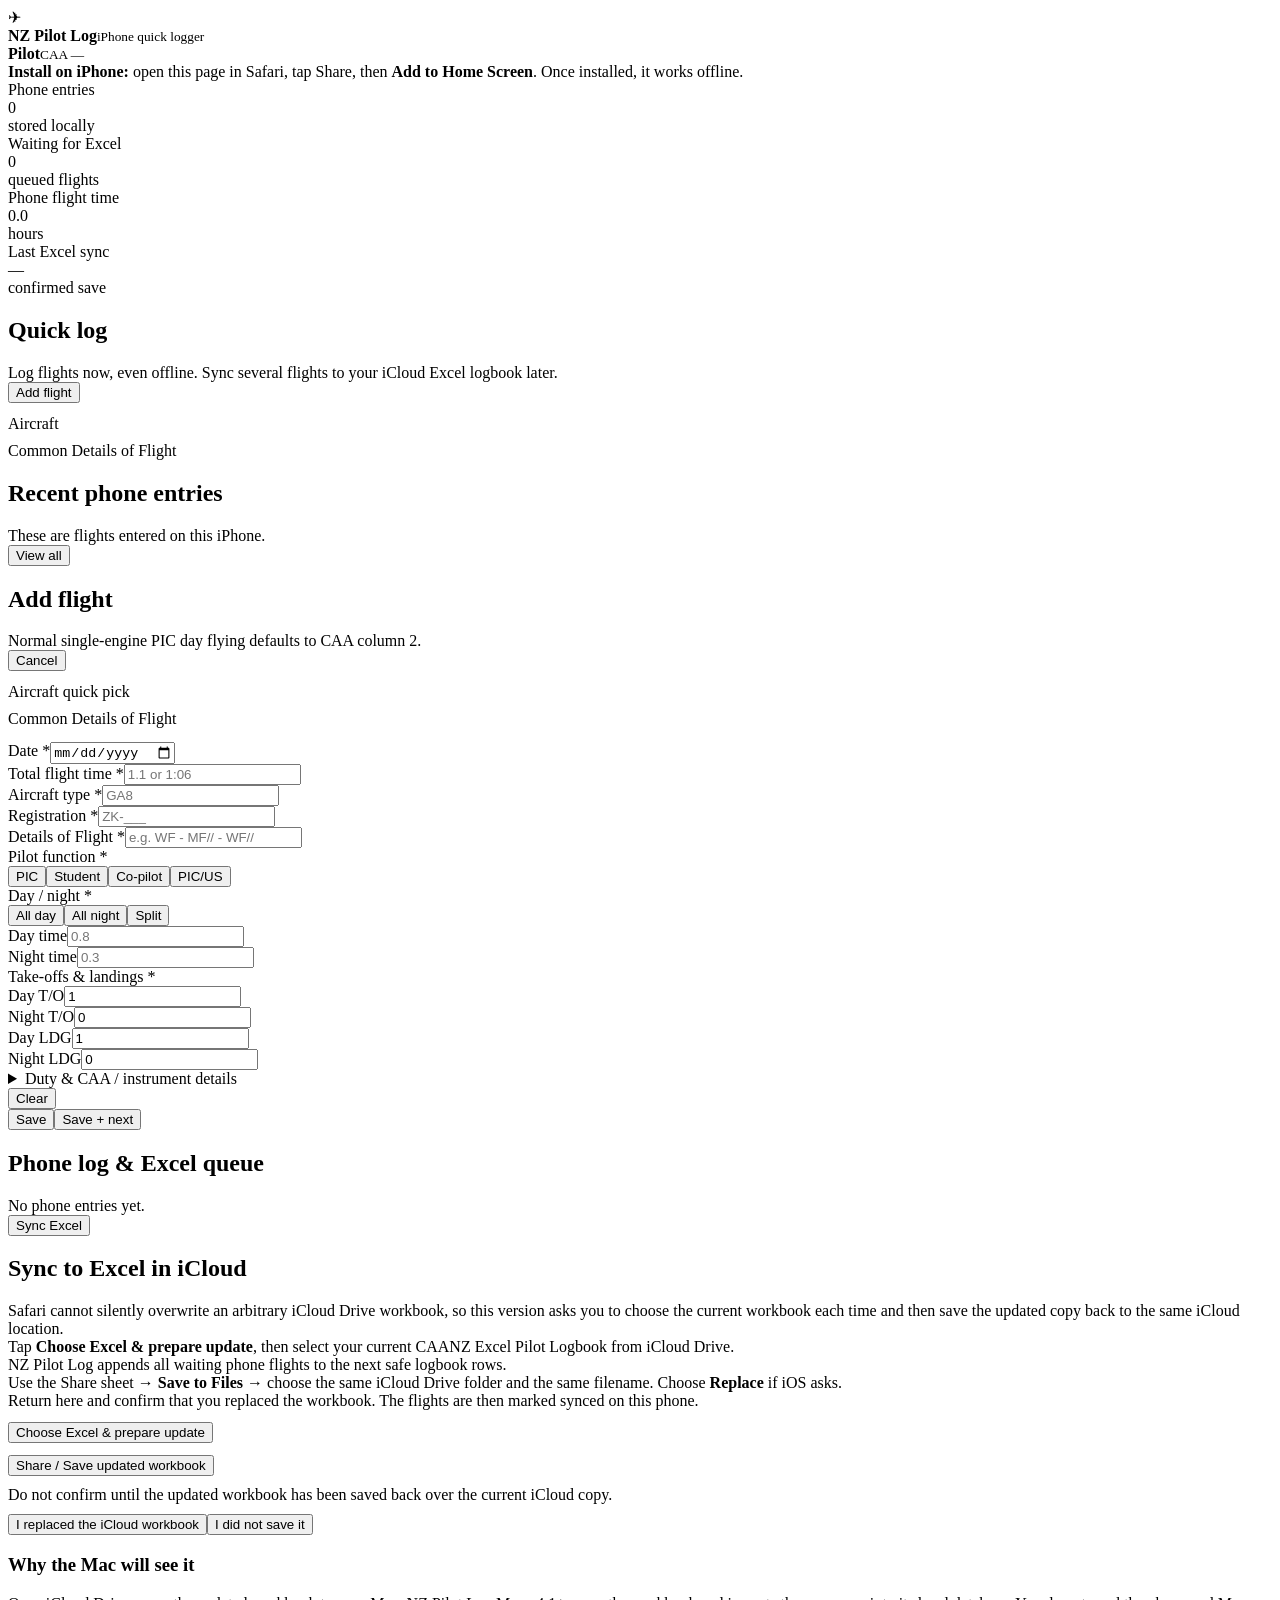
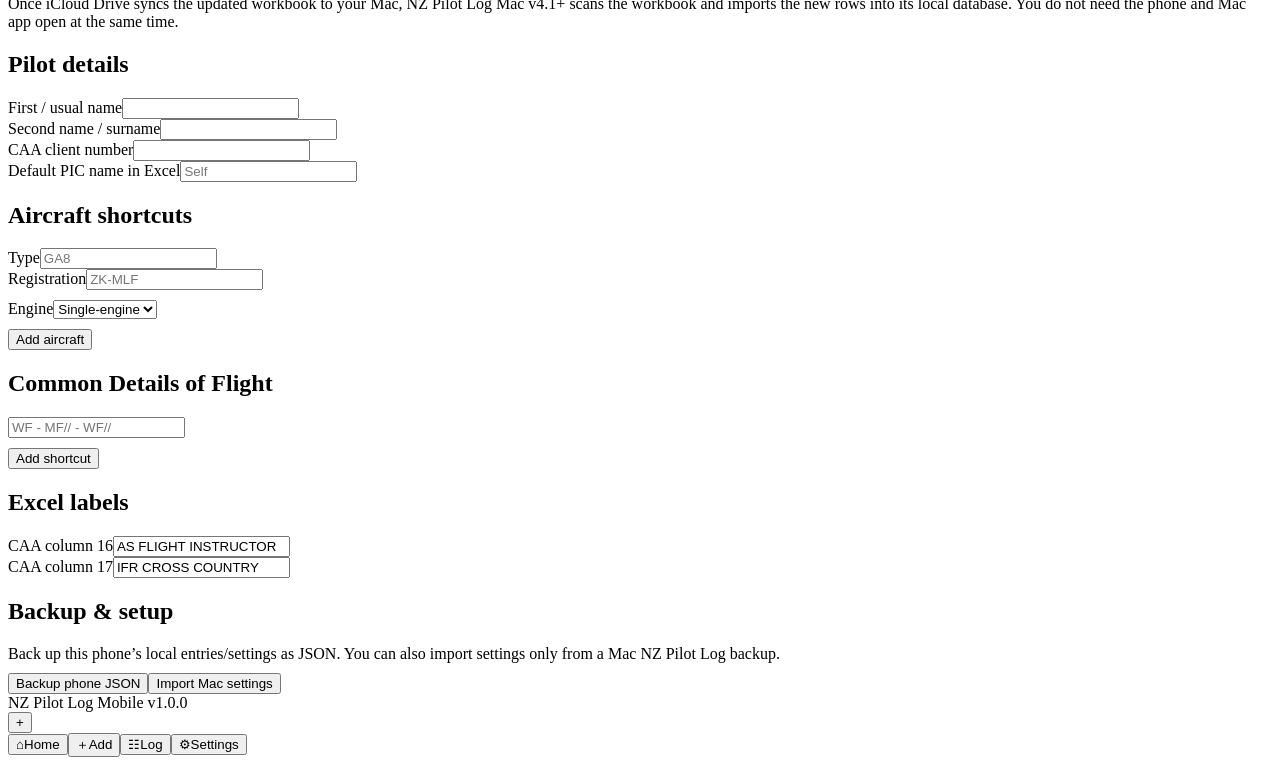
==== index.html @ c59bb239 "Add mobile app shell" ====
<!doctype html>
<html lang="en-NZ">
<head>
<meta charset="utf-8">
<meta name="viewport" content="width=device-width,initial-scale=1,viewport-fit=cover,user-scalable=no">
<meta name="theme-color" content="#0b1f33">
<meta name="apple-mobile-web-app-capable" content="yes">
<meta name="apple-mobile-web-app-status-bar-style" content="black-translucent">
<meta name="apple-mobile-web-app-title" content="NZ Pilot Log">
<title>NZ Pilot Log Mobile</title>
<link rel="manifest" href="manifest.webmanifest">
<link rel="apple-touch-icon" href="icon-192.png">
<link rel="stylesheet" href="app.css">
</head>
<body>
<div class="app">
<header class="topbar"><div class="toprow"><div class="logo">✈︎</div><div class="brand"><strong>NZ Pilot Log</strong><small>iPhone quick logger</small></div><div class="pilot"><strong id="headerPilot">Pilot</strong><small id="headerClient">CAA —</small></div></div></header>
<main class="wrap">
<section id="home" class="panel active">
  <div class="installtip notice info card"><strong>Install on iPhone:</strong> open this page in Safari, tap Share, then <strong>Add to Home Screen</strong>. Once installed, it works offline.</div>
  <div class="statgrid"><div class="stat"><div class="label">Phone entries</div><div class="value" id="statEntries">0</div><div class="sub">stored locally</div></div><div class="stat"><div class="label">Waiting for Excel</div><div class="value" id="statPending">0</div><div class="sub">queued flights</div></div><div class="stat"><div class="label">Phone flight time</div><div class="value" id="statHours">0.0</div><div class="sub">hours</div></div><div class="stat"><div class="label">Last Excel sync</div><div class="value" id="statLastSync">—</div><div class="sub">confirmed save</div></div></div>
  <div class="card"><div class="row"><div><h2>Quick log</h2><div class="muted">Log flights now, even offline. Sync several flights to your iCloud Excel logbook later.</div></div><div class="spacer"></div><button class="primary" data-go="add">Add flight</button></div><div class="quick" style="margin-top:12px"><div class="quick-title">Aircraft</div><div id="homeAircraft" class="chips"></div><div class="quick-title" style="margin-top:9px">Common Details of Flight</div><div id="homeDetails" class="chips"></div></div></div>
  <div class="card"><div class="row"><div><h2>Recent phone entries</h2><div class="muted">These are flights entered on this iPhone.</div></div><div class="spacer"></div><button class="secondary small" data-go="queue">View all</button></div><div id="recentFlights"></div></div>
</section>

<section id="add" class="panel">
  <div class="card"><div class="row"><div><h2 id="entryTitle">Add flight</h2><div class="muted">Normal single-engine PIC day flying defaults to CAA column 2.</div></div><div class="spacer"></div><button class="secondary small" id="cancelEdit">Cancel</button></div>
  <div class="quick" style="margin-top:12px"><div class="quick-title">Aircraft quick pick</div><div id="aircraftChips" class="chips"></div><div class="quick-title" style="margin-top:9px">Common Details of Flight</div><div id="detailChips" class="chips"></div></div>
  <form id="flightForm" class="form" style="margin-top:14px">
    <input type="hidden" id="editId">
    <div class="grid2"><div class="field"><label>Date *</label><input id="date" type="date" required></div><div class="field"><label>Total flight time *</label><input id="totalTime" inputmode="decimal" placeholder="1.1 or 1:06" required></div></div>
    <div class="grid2"><div class="field"><label>Aircraft type *</label><input id="aircraftType" autocapitalize="characters" placeholder="GA8" required></div><div class="field"><label>Registration *</label><input id="registration" autocapitalize="characters" placeholder="ZK-___" required></div></div>
    <div class="field"><label>Details of Flight *</label><input id="details" placeholder="e.g. WF - MF// - WF//" required></div>
    <div class="field"><label>Pilot function *</label><div class="seg" id="functionSeg"><button type="button" data-v="PIC" class="on">PIC</button><button type="button" data-v="Student">Student</button><button type="button" data-v="Co-pilot">Co-pilot</button><button type="button" data-v="PIC/US">PIC/US</button></div></div>
    <div class="field"><label>Day / night *</label><div class="seg" id="dayNightSeg"><button type="button" data-v="day" class="on">All day</button><button type="button" data-v="night">All night</button><button type="button" data-v="split">Split</button></div></div>
    <div id="splitFields" class="grid2 hidden"><div class="field"><label>Day time</label><input id="dayTime" inputmode="decimal" placeholder="0.8"></div><div class="field"><label>Night time</label><input id="nightTime" inputmode="decimal" placeholder="0.3"></div></div>
    <div class="field"><label>Take-offs & landings *</label><div class="grid4"><div class="field"><label>Day T/O</label><input id="takeoffsDay" type="number" min="0" step="1" value="1"></div><div class="field"><label>Night T/O</label><input id="takeoffsNight" type="number" min="0" step="1" value="0"></div><div class="field"><label>Day LDG</label><input id="landingsDay" type="number" min="0" step="1" value="1"></div><div class="field"><label>Night LDG</label><input id="landingsNight" type="number" min="0" step="1" value="0"></div></div></div>
    <details><summary>Duty & CAA / instrument details</summary><div class="form two">
      <div class="field"><label>Duty start</label><input id="dutyStart" type="time"></div><div class="field"><label>Duty finish</label><input id="dutyEnd" type="time"></div>
      <div class="field"><label>Engine class</label><select id="engineClass"><option value="single">Single-engine</option><option value="multi">Multi-engine</option></select></div><div class="field"><label>CAA time column</label><select id="caaTimeType"><option value="">Select…</option><option>Dual</option><option selected>PIC</option><option>Co-pilot</option><option>Command practice</option></select></div>
      <div class="field"><label>Pilot in Command</label><input id="pilotInCommand" placeholder="Self"></div><div class="field"><label>Co-pilot or Student</label><input id="coPilotStudent" placeholder="Self / name"></div>
      <div class="field"><label>Actual instrument</label><input id="actualInst" inputmode="decimal" placeholder="0.0"></div><div class="field"><label>Simulated instrument</label><input id="simInst" inputmode="decimal" placeholder="0.0"></div>
      <div class="field"><label>Instrument ground</label><input id="groundInst" inputmode="decimal" placeholder="0.0"></div><div class="field"><label id="other16Label">CAA column 16</label><input id="other16" inputmode="decimal" placeholder="0.0"></div>
      <div class="field"><label id="other17Label">CAA column 17</label><input id="other17" inputmode="decimal" placeholder="0.0"></div><div class="field"><label>IFR approaches</label><input id="approachCount" type="number" min="0" step="1" value="0"></div>
      <div class="field full"><label>Approach type(s)</label><input id="approachTypes" placeholder="ILS, RNAV…"></div>
    </div></details>
    <div id="formError" class="notice bad hidden"></div>
    <div class="row"><button type="button" class="secondary" id="clearEntry">Clear</button><div class="spacer"></div><button type="submit" class="secondary" id="saveFinish">Save</button><button type="button" class="primary" id="saveNext">Save + next</button></div>
  </form></div>
</section>

<section id="queue" class="panel">
  <div class="card"><div class="row"><div><h2>Phone log & Excel queue</h2><div class="muted" id="queueSummary">No phone entries yet.</div></div><div class="spacer"></div><button class="primary" data-go="sync">Sync Excel</button></div><div id="queueFlights"></div></div>
</section>

<section id="sync" class="panel">
  <div class="card"><h2>Sync to Excel in iCloud</h2><div class="muted">Safari cannot silently overwrite an arbitrary iCloud Drive workbook, so this version asks you to choose the current workbook each time and then save the updated copy back to the same iCloud location.</div>
    <div class="syncstep">Tap <strong>Choose Excel & prepare update</strong>, then select your current CAANZ Excel Pilot Logbook from iCloud Drive.</div>
    <div class="syncstep">NZ Pilot Log appends all waiting phone flights to the next safe logbook rows.</div>
    <div class="syncstep">Use the Share sheet → <strong>Save to Files</strong> → choose the same iCloud Drive folder and the same filename. Choose <strong>Replace</strong> if iOS asks.</div>
    <div class="syncstep">Return here and confirm that you replaced the workbook. The flights are then marked synced on this phone.</div>
    <div id="syncStatus" class="notice info" style="margin:12px 0"></div>
    <button class="primary wide" id="chooseExcel">Choose Excel & prepare update</button><input id="excelFile" type="file" accept=".xlsx,application/vnd.openxmlformats-officedocument.spreadsheetml.sheet" hidden>
    <div id="preparedBox" class="hidden" style="margin-top:12px"><button class="secondary wide" id="shareUpdated">Share / Save updated workbook</button><div class="notice" style="margin-top:10px">Do not confirm until the updated workbook has been saved back over the current iCloud copy.</div><button class="primary wide" style="margin-top:10px" id="confirmSaved">I replaced the iCloud workbook</button><button class="secondary wide" style="margin-top:8px" id="notSaved">I did not save it</button></div>
  </div>
  <div class="card"><h3>Why the Mac will see it</h3><div class="muted">Once iCloud Drive syncs the updated workbook to your Mac, NZ Pilot Log Mac v4.1+ scans the workbook and imports the new rows into its local database. You do not need the phone and Mac app open at the same time.</div></div>
</section>

<section id="settings" class="panel">
  <div class="card"><h2>Pilot details</h2><div class="form"><div class="grid2"><div class="field"><label>First / usual name</label><input id="pilotName"></div><div class="field"><label>Second name / surname</label><input id="secondName"></div></div><div class="field"><label>CAA client number</label><input id="clientNo"></div><div class="field"><label>Default PIC name in Excel</label><input id="defaultPic" placeholder="Self"></div></div></div>
  <div class="card"><h2>Aircraft shortcuts</h2><div id="aircraftList" class="settings-list"></div><div class="grid2" style="margin-top:10px"><div class="field"><label>Type</label><input id="newAircraftType" autocapitalize="characters" placeholder="GA8"></div><div class="field"><label>Registration</label><input id="newAircraftReg" autocapitalize="characters" placeholder="ZK-MLF"></div></div><div class="field" style="margin-top:10px"><label>Engine</label><select id="newAircraftEngine"><option value="single">Single-engine</option><option value="multi">Multi-engine</option></select></div><button class="secondary wide" id="addAircraft" style="margin-top:10px">Add aircraft</button></div>
  <div class="card"><h2>Common Details of Flight</h2><div id="detailsList" class="settings-list"></div><div class="field" style="margin-top:10px"><input id="newDetails" placeholder="WF - MF// - WF//"></div><button class="secondary wide" id="addDetails" style="margin-top:10px">Add shortcut</button></div>
  <div class="card"><h2>Excel labels</h2><div class="grid2"><div class="field"><label>CAA column 16</label><input id="col16Label" value="AS FLIGHT INSTRUCTOR"></div><div class="field"><label>CAA column 17</label><input id="col17Label" value="IFR CROSS COUNTRY"></div></div></div>
  <div class="card"><h2>Backup & setup</h2><div class="muted">Back up this phone’s local entries/settings as JSON. You can also import settings only from a Mac NZ Pilot Log backup.</div><div class="row" style="margin-top:10px"><button class="secondary" id="backupJson">Backup phone JSON</button><button class="secondary" id="importSettings">Import Mac settings</button><input id="settingsFile" type="file" accept="application/json,.json" hidden></div></div>
  <div class="version">NZ Pilot Log Mobile v1.0.0</div>
</section>
</main>
<button class="fab" id="fab">+</button>
<nav class="bottomnav"><button class="navbtn on" data-go="home"><span class="ico">⌂</span>Home</button><button class="navbtn" data-go="add"><span class="ico">＋</span>Add</button><button class="navbtn" data-go="queue"><span class="ico">☷</span>Log</button><button class="navbtn" data-go="settings"><span class="ico">⚙︎</span>Settings</button></nav>
</div>
<script src="app-1.js"></script>
<script src="app-2.js"></script>
<script src="app-3.js"></script>
<script src="app-4.js"></script>
<script src="app-5.js"></script>
<script src="app-6.js"></script>
<script src="app-7.js"></script>
<script src="app-8.js"></script>
</body>
</html>
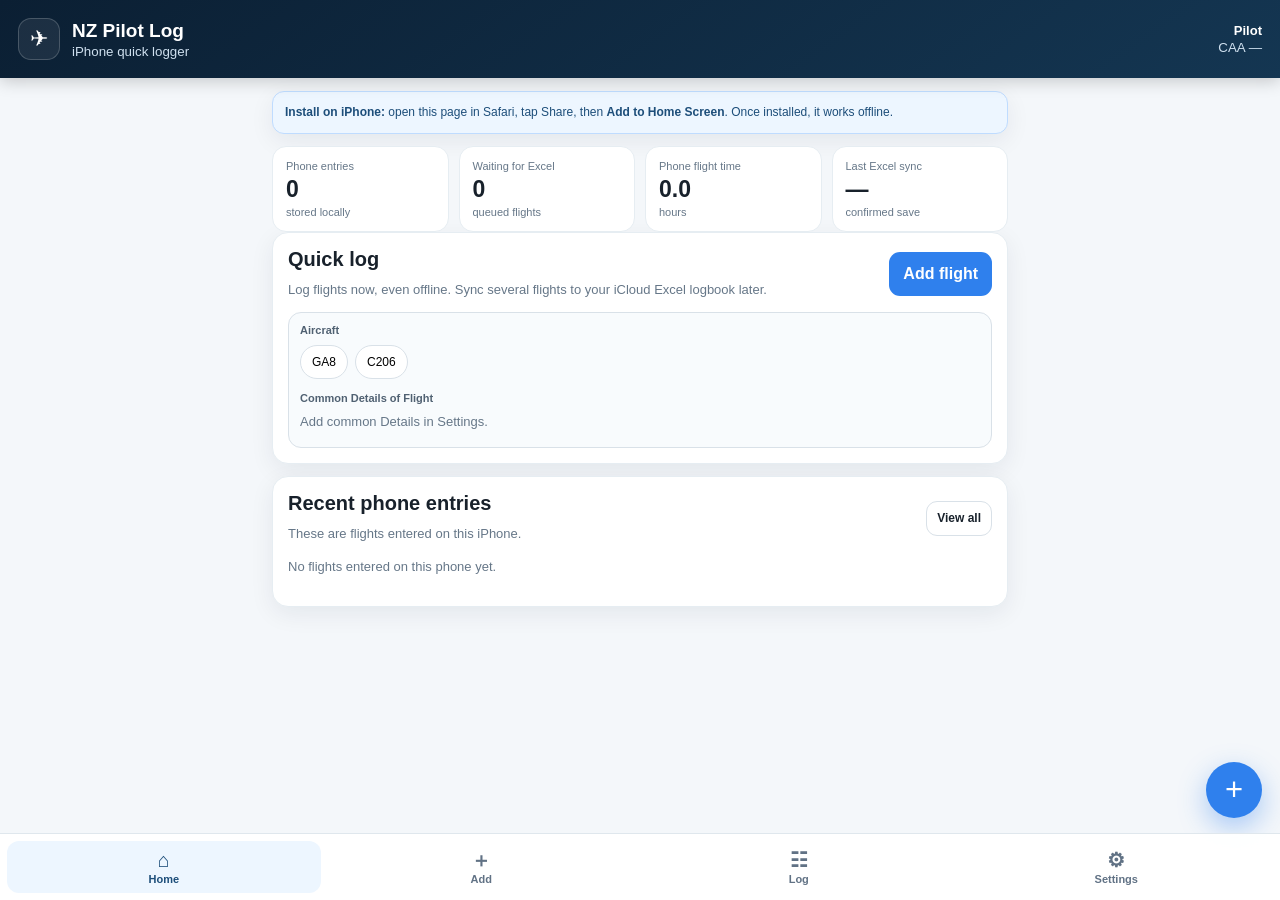
==== commit 11a6e5f2: "Separate choose prepare and save steps" ====
--- a/index.html
+++ b/index.html
@@ -8,9 +8,9 @@
 <meta name="apple-mobile-web-app-status-bar-style" content="black-translucent">
 <meta name="apple-mobile-web-app-title" content="NZ Pilot Log">
 <title>NZ Pilot Log Mobile</title>
-<link rel="manifest" href="manifest.webmanifest">
-<link rel="apple-touch-icon" href="icon-192.png">
-<link rel="stylesheet" href="app.css">
+<link rel="manifest" href="manifest.webmanifest?v=1.0.5">
+<link rel="apple-touch-icon" href="icon-192.png?v=1.0.5">
+<link rel="stylesheet" href="app.css?v=1.0.5">
 </head>
 <body>
 <div class="app">
@@ -54,14 +54,17 @@
 </section>
 
 <section id="sync" class="panel">
-  <div class="card"><h2>Sync to Excel in iCloud</h2><div class="muted">Safari cannot silently overwrite an arbitrary iCloud Drive workbook, so this version asks you to choose the current workbook each time and then save the updated copy back to the same iCloud location.</div>
-    <div class="syncstep">Tap <strong>Choose Excel & prepare update</strong>, then select your current CAANZ Excel Pilot Logbook from iCloud Drive.</div>
-    <div class="syncstep">NZ Pilot Log appends all waiting phone flights to the next safe logbook rows.</div>
-    <div class="syncstep">Use the Share sheet → <strong>Save to Files</strong> → choose the same iCloud Drive folder and the same filename. Choose <strong>Replace</strong> if iOS asks.</div>
-    <div class="syncstep">Return here and confirm that you replaced the workbook. The flights are then marked synced on this phone.</div>
+  <div class="card"><h2>Sync to Excel in iCloud</h2><div class="muted">This version keeps each step separate so iPhone Safari has a clear user tap for choosing, preparing and saving the workbook.</div>
+    <div class="syncstep">Tap <strong>Choose Excel workbook</strong> and select your current CAANZ Excel Pilot Logbook from iCloud Drive.</div>
+    <div class="syncstep">Tap <strong>Prepare update</strong>. NZ Pilot Log adds all waiting phone flights to the next safe logbook rows.</div>
+    <div class="syncstep">Tap <strong>Save updated workbook</strong>, choose <strong>Save to Files</strong>, then save over the same iCloud Drive workbook and choose <strong>Replace</strong>.</div>
+    <div class="syncstep">Return here and tap <strong>I replaced the iCloud workbook</strong>.</div>
     <div id="syncStatus" class="notice info" style="margin:12px 0"></div>
-    <button class="primary wide" id="chooseExcel">Choose Excel & prepare update</button><input id="excelFile" type="file" accept=".xlsx,application/vnd.openxmlformats-officedocument.spreadsheetml.sheet" hidden>
-    <div id="preparedBox" class="hidden" style="margin-top:12px"><button class="secondary wide" id="shareUpdated">Share / Save updated workbook</button><div class="notice" style="margin-top:10px">Do not confirm until the updated workbook has been saved back over the current iCloud copy.</div><button class="primary wide" style="margin-top:10px" id="confirmSaved">I replaced the iCloud workbook</button><button class="secondary wide" style="margin-top:8px" id="notSaved">I did not save it</button></div>
+    <button class="primary wide" id="chooseExcel">Choose Excel workbook</button><input id="excelFile" type="file" accept=".xlsx,application/vnd.openxmlformats-officedocument.spreadsheetml.sheet" hidden>
+    <div id="selectedExcel" class="notice info hidden" style="margin-top:10px"></div>
+    <button class="secondary wide" id="prepareExcel" style="margin-top:10px" disabled>Prepare update</button>
+    <button class="primary wide" id="shareUpdated" style="margin-top:10px" disabled>Save updated workbook</button>
+    <div id="preparedBox" class="hidden" style="margin-top:10px"><div class="notice">Do not confirm until the updated workbook has been saved back over the current iCloud copy.</div><button class="primary wide" style="margin-top:10px" id="confirmSaved">I replaced the iCloud workbook</button><button class="secondary wide" style="margin-top:8px" id="notSaved">Cancel prepared update</button></div>
   </div>
   <div class="card"><h3>Why the Mac will see it</h3><div class="muted">Once iCloud Drive syncs the updated workbook to your Mac, NZ Pilot Log Mac v4.1+ scans the workbook and imports the new rows into its local database. You do not need the phone and Mac app open at the same time.</div></div>
 </section>
@@ -72,19 +75,19 @@
   <div class="card"><h2>Common Details of Flight</h2><div id="detailsList" class="settings-list"></div><div class="field" style="margin-top:10px"><input id="newDetails" placeholder="WF - MF// - WF//"></div><button class="secondary wide" id="addDetails" style="margin-top:10px">Add shortcut</button></div>
   <div class="card"><h2>Excel labels</h2><div class="grid2"><div class="field"><label>CAA column 16</label><input id="col16Label" value="AS FLIGHT INSTRUCTOR"></div><div class="field"><label>CAA column 17</label><input id="col17Label" value="IFR CROSS COUNTRY"></div></div></div>
   <div class="card"><h2>Backup & setup</h2><div class="muted">Back up this phone’s local entries/settings as JSON. You can also import settings only from a Mac NZ Pilot Log backup.</div><div class="row" style="margin-top:10px"><button class="secondary" id="backupJson">Backup phone JSON</button><button class="secondary" id="importSettings">Import Mac settings</button><input id="settingsFile" type="file" accept="application/json,.json" hidden></div></div>
-  <div class="version">NZ Pilot Log Mobile v1.0.0</div>
+  <div class="version">NZ Pilot Log Mobile v1.0.5</div>
 </section>
 </main>
 <button class="fab" id="fab">+</button>
 <nav class="bottomnav"><button class="navbtn on" data-go="home"><span class="ico">⌂</span>Home</button><button class="navbtn" data-go="add"><span class="ico">＋</span>Add</button><button class="navbtn" data-go="queue"><span class="ico">☷</span>Log</button><button class="navbtn" data-go="settings"><span class="ico">⚙︎</span>Settings</button></nav>
 </div>
-<script src="app-1.js"></script>
-<script src="app-2.js"></script>
-<script src="app-3.js"></script>
-<script src="app-4.js"></script>
-<script src="app-5.js"></script>
-<script src="app-6.js"></script>
-<script src="app-7.js"></script>
-<script src="app-8.js"></script>
+<script src="app-1.js?v=1.0.5"></script>
+<script src="app-2.js?v=1.0.5"></script>
+<script src="app-3.js?v=1.0.5"></script>
+<script src="app-4.js?v=1.0.5"></script>
+<script src="app-5.js?v=1.0.5"></script>
+<script src="app-6.js?v=1.0.5"></script>
+<script src="app-7.js?v=1.0.5"></script>
+<script src="app-8.js?v=1.0.5"></script>
 </body>
 </html>
--- a/app.css
+++ b/app.css
@@ -0,0 +1,13 @@
+:root{--navy:#0b1f33;--navy2:#143652;--sky:#2f80ed;--bg:#f4f7fa;--card:#fff;--text:#18212b;--muted:#667788;--line:#d9e1e8;--good:#087f5b;--warn:#b76e00;--bad:#b42318;--radius:16px;--safe-top:env(safe-area-inset-top);--safe-bottom:env(safe-area-inset-bottom)}
+*{box-sizing:border-box;-webkit-tap-highlight-color:transparent}html,body{margin:0;background:var(--bg);font-family:-apple-system,BlinkMacSystemFont,"SF Pro Text","Segoe UI",sans-serif;color:var(--text)}html{-webkit-text-size-adjust:100%}body{min-height:100vh}button,input,select,textarea{font:inherit}.app{min-height:100vh;padding-bottom:calc(84px + var(--safe-bottom))}
+.topbar{position:sticky;top:0;z-index:20;background:linear-gradient(145deg,var(--navy),var(--navy2));color:#fff;padding:calc(var(--safe-top) + 18px) 18px 18px;box-shadow:0 3px 16px #0003}.toprow{display:flex;gap:12px;align-items:center}.logo{width:42px;height:42px;border:1px solid #ffffff30;border-radius:13px;display:grid;place-items:center;background:#ffffff12;font-size:22px}.brand{min-width:0}.brand strong{font-size:19px}.brand small{display:block;color:#cfe0ef;margin-top:2px;white-space:nowrap;overflow:hidden;text-overflow:ellipsis}.pilot{text-align:right;margin-left:auto;min-width:0}.pilot strong{display:block;font-size:13px;white-space:nowrap;overflow:hidden;text-overflow:ellipsis;max-width:150px}.pilot small{color:#cfe0ef}
+.wrap{padding:13px 12px;max-width:760px;margin:auto}.panel{display:none}.panel.active{display:block}.card{background:#fff;border:1px solid #e6edf2;border-radius:var(--radius);padding:15px;margin-bottom:12px;box-shadow:0 7px 25px rgba(11,31,51,.07)}h2,h3{margin:0 0 10px}h2{font-size:20px}h3{font-size:16px}.muted{color:var(--muted);font-size:13px;line-height:1.45}.hint{font-size:11px;color:var(--muted);margin-top:5px}.row{display:flex;align-items:center;gap:9px;flex-wrap:wrap}.spacer{flex:1}.primary,.secondary,.danger{min-height:44px;border-radius:11px;padding:10px 14px;font-weight:700}.primary{border:0;background:var(--sky);color:#fff}.secondary{border:1px solid var(--line);background:#fff;color:var(--text)}.danger{border:1px solid #f0b8b5;background:#fff;color:var(--bad)}.primary:disabled,.secondary:disabled,.danger:disabled{opacity:.55}.wide{width:100%}.small{min-height:35px;padding:7px 10px;font-size:12px}
+.notice{padding:12px;border-radius:12px;border:1px solid #ffd89c;background:#fff7e6;color:#6f4b00;font-size:12px;line-height:1.45}.notice.good{border-color:#bde8d7;background:#eaf8f2;color:#065f46}.notice.info{border-color:#bfdcff;background:#edf6ff;color:#1d4e7a}.notice.bad{border-color:#f2b8b5;background:#fff0ef;color:#8f1b14}
+.form{display:grid;gap:12px}.field label{display:block;font-size:12px;font-weight:750;color:#506172;margin:0 0 6px}.field input,.field select,.field textarea{width:100%;min-height:48px;border:1px solid var(--line);border-radius:11px;background:#fff;padding:11px 12px;outline:none;font-size:16px}.field textarea{min-height:82px;resize:vertical}.field input:focus,.field select:focus,.field textarea:focus{border-color:var(--sky);box-shadow:0 0 0 3px #2f80ed18}.grid2{display:grid;grid-template-columns:1fr 1fr;gap:10px}.grid4{display:grid;grid-template-columns:1fr 1fr;gap:10px}.seg{display:flex;background:#eef3f7;border-radius:11px;padding:3px;gap:3px;overflow:auto}.seg button{border:0;background:transparent;padding:10px 8px;border-radius:9px;white-space:nowrap;flex:1;color:#526779}.seg button.on{background:#fff;color:var(--navy);font-weight:800;box-shadow:0 2px 8px #00000010}
+.chips{display:flex;gap:7px;overflow:auto;padding:2px 0 4px}.chip{border:1px solid var(--line);background:#fff;border-radius:999px;padding:9px 11px;font-size:12px;white-space:nowrap}.quick{border:1px solid var(--line);border-radius:13px;padding:11px;background:#f8fbfd}.quick-title{font-size:11px;font-weight:800;color:#506172;margin-bottom:7px}.divider{height:1px;background:#edf1f4;margin:13px 0}.statgrid{display:grid;grid-template-columns:1fr 1fr;gap:10px}.stat{background:#fff;border:1px solid #e6edf2;border-radius:14px;padding:13px}.stat .label{font-size:11px;color:var(--muted)}.stat .value{font-size:23px;font-weight:800;margin-top:4px}.stat .sub{font-size:11px;color:var(--muted);margin-top:3px}
+.flight{border:1px solid var(--line);border-radius:13px;padding:12px;margin-top:9px;background:#fff}.flight-top{display:flex;gap:8px;align-items:start}.flight-title{font-weight:800}.flight-detail{font-size:12px;color:var(--muted);margin-top:4px;line-height:1.35}.pill{display:inline-block;padding:4px 7px;border-radius:999px;font-size:10px;font-weight:800}.pill.pending{background:#fff3d6;color:#8a5500}.pill.synced{background:#eaf8f2;color:#087f5b}.pill.prepared{background:#edf6ff;color:#1d4e7a}
+details{border:1px solid var(--line);border-radius:12px;padding:10px 12px;background:#fff}details summary{font-weight:750;color:#405466;cursor:pointer}details[open] summary{margin-bottom:12px}
+.bottomnav{position:fixed;z-index:30;left:0;right:0;bottom:0;background:#ffffffef;backdrop-filter:blur(16px);border-top:1px solid #dfe7ed;padding:7px 7px calc(7px + var(--safe-bottom));display:grid;grid-template-columns:repeat(4,1fr);gap:4px}.navbtn{border:0;background:transparent;border-radius:12px;padding:8px 3px;color:#617285;font-size:11px;font-weight:700}.navbtn .ico{font-size:20px;display:block;line-height:22px;margin-bottom:2px}.navbtn.on{background:#edf6ff;color:#1d4e7a}.fab{position:fixed;right:18px;bottom:calc(82px + var(--safe-bottom));z-index:25;width:56px;height:56px;border:0;border-radius:50%;background:var(--sky);color:#fff;font-size:31px;box-shadow:0 10px 28px #2f80ed66}.hidden{display:none!important}#sync .card:first-child{counter-reset:s}.syncstep{position:relative;display:block;padding-left:42px;margin:16px 0;min-height:30px;font-size:15px;line-height:1.5;color:var(--text)}.syncstep:before{counter-increment:s;content:counter(s);position:absolute;left:0;top:-2px;width:29px;height:29px;border-radius:50%;display:grid;place-items:center;background:#edf6ff;color:#1d4e7a;font-weight:800;font-size:12px}.syncstep strong{font-weight:800}.settings-list .item{padding:10px 0;border-top:1px solid #edf1f4}.settings-list .item:first-child{border-top:0}.version{text-align:center;color:#8695a3;font-size:11px;padding:9px 0}.installtip{display:none}
+.file-picker-wrap{position:relative;width:100%;min-height:52px}.file-picker-wrap #chooseExcel{width:100%;min-height:52px;margin:0;pointer-events:none}.file-picker-input{display:block!important;position:absolute!important;inset:0!important;width:100%!important;height:100%!important;opacity:0!important;z-index:6!important;pointer-events:auto!important;cursor:pointer!important;margin:0!important;padding:0!important;border:0!important}
+@media(display-mode:browser){.installtip{display:block}}
+@media(min-width:620px){.grid4{grid-template-columns:repeat(4,1fr)}.form.two{grid-template-columns:1fr 1fr}.form.two .full{grid-column:1/-1}.statgrid{grid-template-columns:repeat(4,1fr)}}
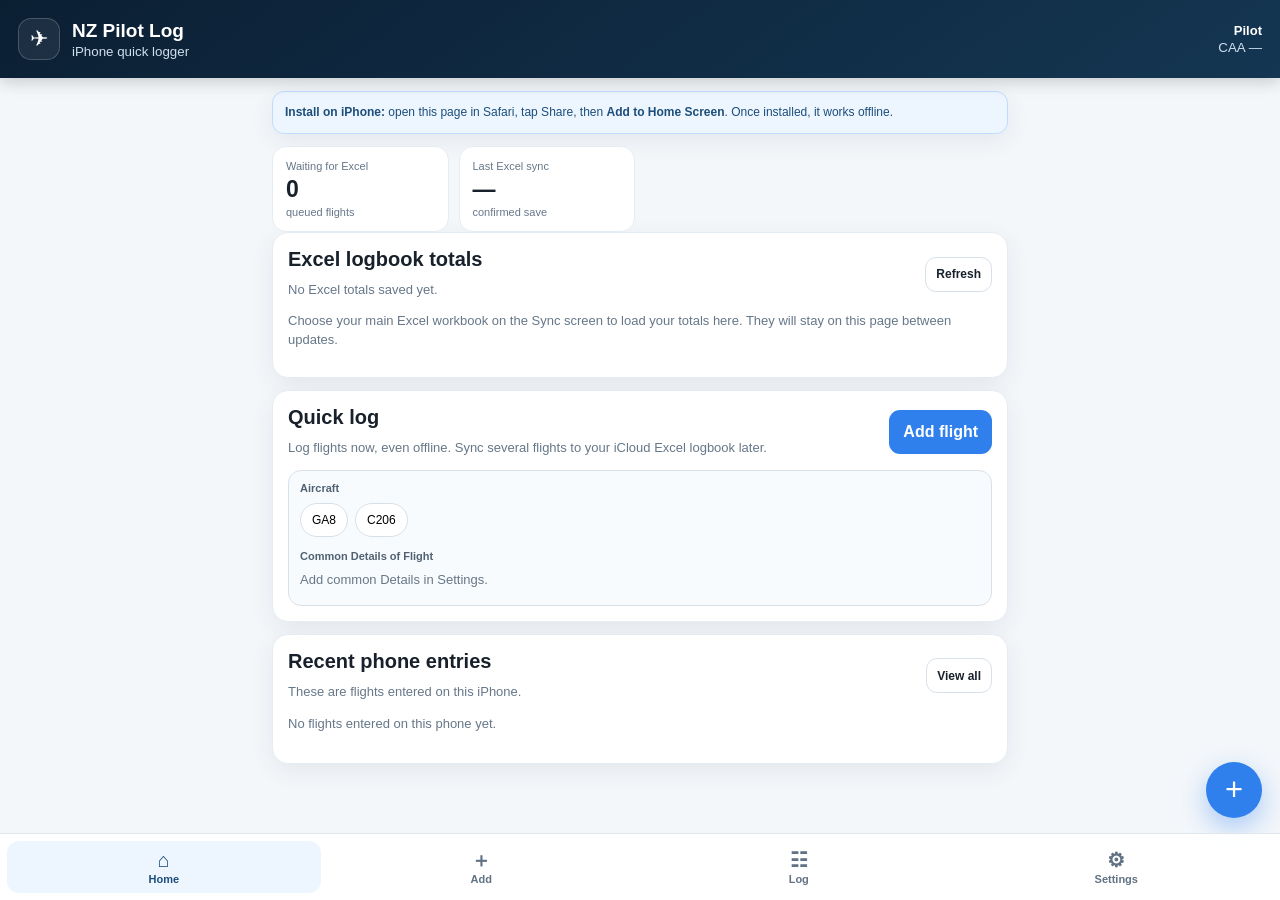
==== commit 1835ef82: "Add persistent Excel totals to home and remove phone-only stats" ====
--- a/index.html
+++ b/index.html
@@ -8,9 +8,9 @@
 <meta name="apple-mobile-web-app-status-bar-style" content="black-translucent">
 <meta name="apple-mobile-web-app-title" content="NZ Pilot Log">
 <title>NZ Pilot Log Mobile</title>
-<link rel="manifest" href="manifest.webmanifest?v=1.0.5">
-<link rel="apple-touch-icon" href="icon-192.png?v=1.0.5">
-<link rel="stylesheet" href="app.css?v=1.0.5">
+<link rel="manifest" href="manifest.webmanifest?v=1.1.0">
+<link rel="apple-touch-icon" href="icon-192.png?v=1.1.0">
+<link rel="stylesheet" href="app.css?v=1.1.0">
 </head>
 <body>
 <div class="app">
@@ -18,7 +18,7 @@
 <main class="wrap">
 <section id="home" class="panel active">
   <div class="installtip notice info card"><strong>Install on iPhone:</strong> open this page in Safari, tap Share, then <strong>Add to Home Screen</strong>. Once installed, it works offline.</div>
-  <div class="statgrid"><div class="stat"><div class="label">Phone entries</div><div class="value" id="statEntries">0</div><div class="sub">stored locally</div></div><div class="stat"><div class="label">Waiting for Excel</div><div class="value" id="statPending">0</div><div class="sub">queued flights</div></div><div class="stat"><div class="label">Phone flight time</div><div class="value" id="statHours">0.0</div><div class="sub">hours</div></div><div class="stat"><div class="label">Last Excel sync</div><div class="value" id="statLastSync">—</div><div class="sub">confirmed save</div></div></div>
+  <div class="statgrid"><div class="stat"><div class="label">Waiting for Excel</div><div class="value" id="statPending">0</div><div class="sub">queued flights</div></div><div class="stat"><div class="label">Last Excel sync</div><div class="value" id="statLastSync">—</div><div class="sub">confirmed save</div></div></div><div class="card home-excel-card"><div class="row"><div><h2>Excel logbook totals</h2><div class="muted" id="homeExcelTotalsMeta">No Excel totals saved yet.</div></div><div class="spacer"></div><button class="secondary small" data-go="sync">Refresh</button></div><div id="homeExcelTotalsEmpty" class="muted" style="padding:12px 0">Choose your main Excel workbook on the Sync screen to load your totals here. They will stay on this page between updates.</div><div id="homeExcelTotalsGrid" class="excel-total-grid hidden"><div class="excel-total"><span>Total flight time</span><strong id="homeTotalFlight">0.0</strong><small>hours</small></div><div class="excel-total"><span>PIC</span><strong id="homePic">0.0</strong><small>hours</small></div><div class="excel-total"><span>Night</span><strong id="homeNight">0.0</strong><small>hours</small></div><div class="excel-total"><span>Instrument</span><strong id="homeInstrument">0.0</strong><small>actual + simulated</small></div></div></div>
   <div class="card"><div class="row"><div><h2>Quick log</h2><div class="muted">Log flights now, even offline. Sync several flights to your iCloud Excel logbook later.</div></div><div class="spacer"></div><button class="primary" data-go="add">Add flight</button></div><div class="quick" style="margin-top:12px"><div class="quick-title">Aircraft</div><div id="homeAircraft" class="chips"></div><div class="quick-title" style="margin-top:9px">Common Details of Flight</div><div id="homeDetails" class="chips"></div></div></div>
   <div class="card"><div class="row"><div><h2>Recent phone entries</h2><div class="muted">These are flights entered on this iPhone.</div></div><div class="spacer"></div><button class="secondary small" data-go="queue">View all</button></div><div id="recentFlights"></div></div>
 </section>
@@ -54,17 +54,26 @@
 </section>
 
 <section id="sync" class="panel">
-  <div class="card"><h2>Sync to Excel in iCloud</h2><div class="muted">This version keeps each step separate so iPhone Safari has a clear user tap for choosing, preparing and saving the workbook.</div>
+  <div class="card"><h2>Sync to Excel in iCloud</h2><div class="muted">Choose your current Excel logbook, review the totals from that workbook, prepare the phone flights, then save a separate mobile update file for the Mac app to absorb.</div>
     <div class="syncstep">Tap <strong>Choose Excel workbook</strong> and select your current CAANZ Excel Pilot Logbook from iCloud Drive.</div>
-    <div class="syncstep">Tap <strong>Prepare update</strong>. NZ Pilot Log adds all waiting phone flights to the next safe logbook rows.</div>
-    <div class="syncstep">Tap <strong>Save updated workbook</strong>, choose <strong>Save to Files</strong>, then save over the same iCloud Drive workbook and choose <strong>Replace</strong>.</div>
-    <div class="syncstep">Return here and tap <strong>I replaced the iCloud workbook</strong>.</div>
+    <div class="syncstep">Review the <strong>Excel totals</strong> shown below, then tap <strong>Prepare update</strong>. NZ Pilot Log adds all waiting phone flights to safe logbook rows in a new update copy.</div>
+    <div class="syncstep">Tap <strong>Save iCloud update file</strong> and choose <strong>Save to Files</strong>. Save the new file in the same iCloud Drive folder as your main Excel logbook. Do not replace the main workbook.</div>
+    <div class="syncstep">Return here and tap <strong>I saved the iCloud update file</strong>. Your Mac app will merge that update into the main workbook.</div>
     <div id="syncStatus" class="notice info" style="margin:12px 0"></div>
     <button class="primary wide" id="chooseExcel">Choose Excel workbook</button><input id="excelFile" type="file" accept=".xlsx,application/vnd.openxmlformats-officedocument.spreadsheetml.sheet" hidden>
     <div id="selectedExcel" class="notice info hidden" style="margin-top:10px"></div>
+    <div id="excelTotalsCard" class="excel-totals hidden">
+      <div class="row"><div><strong id="excelTotalsTitle">Excel totals</strong><div class="muted" id="excelTotalsMeta"></div></div></div>
+      <div class="excel-total-grid">
+        <div class="excel-total"><span>Total flight time</span><strong id="excelTotalFlight">0.0</strong><small>hours</small></div>
+        <div class="excel-total"><span>PIC</span><strong id="excelPic">0.0</strong><small>hours</small></div>
+        <div class="excel-total"><span>Night</span><strong id="excelNight">0.0</strong><small>hours</small></div>
+        <div class="excel-total"><span>Instrument</span><strong id="excelInstrument">0.0</strong><small>actual + simulated</small></div>
+      </div>
+    </div>
     <button class="secondary wide" id="prepareExcel" style="margin-top:10px" disabled>Prepare update</button>
     <button class="primary wide" id="shareUpdated" style="margin-top:10px" disabled>Save updated workbook</button>
-    <div id="preparedBox" class="hidden" style="margin-top:10px"><div class="notice">Do not confirm until the updated workbook has been saved back over the current iCloud copy.</div><button class="primary wide" style="margin-top:10px" id="confirmSaved">I replaced the iCloud workbook</button><button class="secondary wide" style="margin-top:8px" id="notSaved">Cancel prepared update</button></div>
+    <div id="preparedBox" class="hidden" style="margin-top:10px"><div class="notice">Do not confirm until the mobile update file has been saved into the same iCloud Drive folder as your main workbook.</div><button class="primary wide" style="margin-top:10px" id="confirmSaved">I saved the iCloud update file</button><button class="secondary wide" style="margin-top:8px" id="notSaved">Cancel prepared update</button></div>
   </div>
   <div class="card"><h3>Why the Mac will see it</h3><div class="muted">Once iCloud Drive syncs the updated workbook to your Mac, NZ Pilot Log Mac v4.1+ scans the workbook and imports the new rows into its local database. You do not need the phone and Mac app open at the same time.</div></div>
 </section>
@@ -75,19 +84,19 @@
   <div class="card"><h2>Common Details of Flight</h2><div id="detailsList" class="settings-list"></div><div class="field" style="margin-top:10px"><input id="newDetails" placeholder="WF - MF// - WF//"></div><button class="secondary wide" id="addDetails" style="margin-top:10px">Add shortcut</button></div>
   <div class="card"><h2>Excel labels</h2><div class="grid2"><div class="field"><label>CAA column 16</label><input id="col16Label" value="AS FLIGHT INSTRUCTOR"></div><div class="field"><label>CAA column 17</label><input id="col17Label" value="IFR CROSS COUNTRY"></div></div></div>
   <div class="card"><h2>Backup & setup</h2><div class="muted">Back up this phone’s local entries/settings as JSON. You can also import settings only from a Mac NZ Pilot Log backup.</div><div class="row" style="margin-top:10px"><button class="secondary" id="backupJson">Backup phone JSON</button><button class="secondary" id="importSettings">Import Mac settings</button><input id="settingsFile" type="file" accept="application/json,.json" hidden></div></div>
-  <div class="version">NZ Pilot Log Mobile v1.0.5</div>
+  <div class="version">NZ Pilot Log Mobile v1.1.0</div>
 </section>
 </main>
 <button class="fab" id="fab">+</button>
 <nav class="bottomnav"><button class="navbtn on" data-go="home"><span class="ico">⌂</span>Home</button><button class="navbtn" data-go="add"><span class="ico">＋</span>Add</button><button class="navbtn" data-go="queue"><span class="ico">☷</span>Log</button><button class="navbtn" data-go="settings"><span class="ico">⚙︎</span>Settings</button></nav>
 </div>
-<script src="app-1.js?v=1.0.5"></script>
-<script src="app-2.js?v=1.0.5"></script>
-<script src="app-3.js?v=1.0.5"></script>
-<script src="app-4.js?v=1.0.5"></script>
-<script src="app-5.js?v=1.0.5"></script>
-<script src="app-6.js?v=1.0.5"></script>
-<script src="app-7.js?v=1.0.5"></script>
-<script src="app-8.js?v=1.0.5"></script>
+<script src="app-1.js?v=1.1.0"></script>
+<script src="app-2.js?v=1.1.0"></script>
+<script src="app-3.js?v=1.1.0"></script>
+<script src="app-4.js?v=1.1.0"></script>
+<script src="app-5.js?v=1.1.0"></script>
+<script src="app-6.js?v=1.1.0"></script>
+<script src="app-7.js?v=1.1.0"></script>
+<script src="app-8.js?v=1.1.0"></script>
 </body>
 </html>
--- a/app.css
+++ b/app.css
@@ -8,6 +8,7 @@
 .flight{border:1px solid var(--line);border-radius:13px;padding:12px;margin-top:9px;background:#fff}.flight-top{display:flex;gap:8px;align-items:start}.flight-title{font-weight:800}.flight-detail{font-size:12px;color:var(--muted);margin-top:4px;line-height:1.35}.pill{display:inline-block;padding:4px 7px;border-radius:999px;font-size:10px;font-weight:800}.pill.pending{background:#fff3d6;color:#8a5500}.pill.synced{background:#eaf8f2;color:#087f5b}.pill.prepared{background:#edf6ff;color:#1d4e7a}
 details{border:1px solid var(--line);border-radius:12px;padding:10px 12px;background:#fff}details summary{font-weight:750;color:#405466;cursor:pointer}details[open] summary{margin-bottom:12px}
 .bottomnav{position:fixed;z-index:30;left:0;right:0;bottom:0;background:#ffffffef;backdrop-filter:blur(16px);border-top:1px solid #dfe7ed;padding:7px 7px calc(7px + var(--safe-bottom));display:grid;grid-template-columns:repeat(4,1fr);gap:4px}.navbtn{border:0;background:transparent;border-radius:12px;padding:8px 3px;color:#617285;font-size:11px;font-weight:700}.navbtn .ico{font-size:20px;display:block;line-height:22px;margin-bottom:2px}.navbtn.on{background:#edf6ff;color:#1d4e7a}.fab{position:fixed;right:18px;bottom:calc(82px + var(--safe-bottom));z-index:25;width:56px;height:56px;border:0;border-radius:50%;background:var(--sky);color:#fff;font-size:31px;box-shadow:0 10px 28px #2f80ed66}.hidden{display:none!important}#sync .card:first-child{counter-reset:s}.syncstep{position:relative;display:block;padding-left:42px;margin:16px 0;min-height:30px;font-size:15px;line-height:1.5;color:var(--text)}.syncstep:before{counter-increment:s;content:counter(s);position:absolute;left:0;top:-2px;width:29px;height:29px;border-radius:50%;display:grid;place-items:center;background:#edf6ff;color:#1d4e7a;font-weight:800;font-size:12px}.syncstep strong{font-weight:800}.settings-list .item{padding:10px 0;border-top:1px solid #edf1f4}.settings-list .item:first-child{border-top:0}.version{text-align:center;color:#8695a3;font-size:11px;padding:9px 0}.installtip{display:none}
+.excel-totals{margin-top:10px;padding:12px;border:1px solid #cfe0ef;border-radius:13px;background:#f8fbfd}.excel-total-grid{display:grid;grid-template-columns:1fr 1fr;gap:9px;margin-top:10px}.excel-total{background:#fff;border:1px solid #e2eaf0;border-radius:11px;padding:10px}.excel-total span{display:block;font-size:11px;color:var(--muted)}.excel-total strong{display:block;font-size:22px;line-height:1.1;margin-top:3px}.excel-total small{display:block;font-size:10px;color:var(--muted);margin-top:3px}
 .file-picker-wrap{position:relative;width:100%;min-height:52px}.file-picker-wrap #chooseExcel{width:100%;min-height:52px;margin:0;pointer-events:none}.file-picker-input{display:block!important;position:absolute!important;inset:0!important;width:100%!important;height:100%!important;opacity:0!important;z-index:6!important;pointer-events:auto!important;cursor:pointer!important;margin:0!important;padding:0!important;border:0!important}
 @media(display-mode:browser){.installtip{display:block}}
 @media(min-width:620px){.grid4{grid-template-columns:repeat(4,1fr)}.form.two{grid-template-columns:1fr 1fr}.form.two .full{grid-column:1/-1}.statgrid{grid-template-columns:repeat(4,1fr)}}
